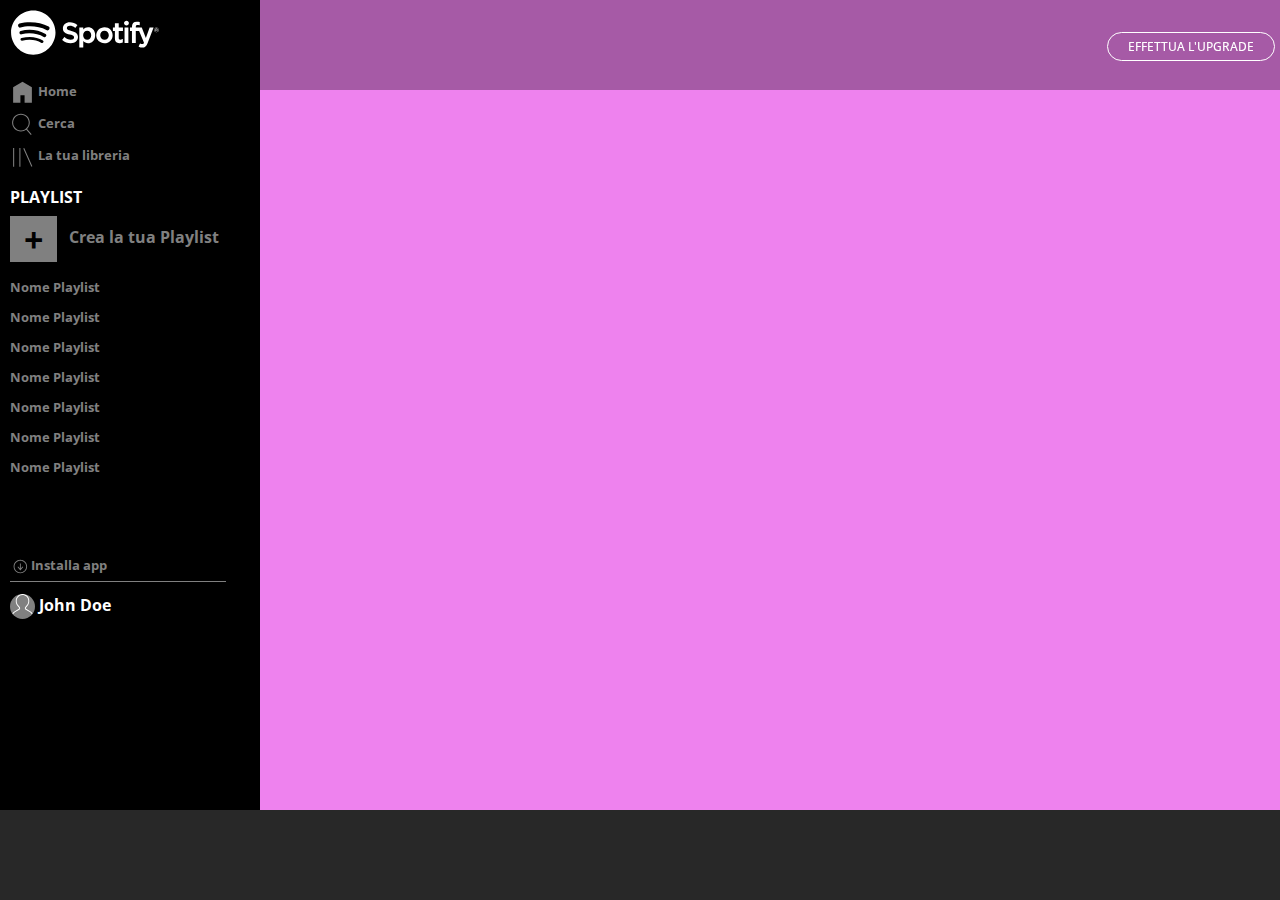
==== index.html @ 16e85e34 "navtop" ====
<!DOCTYPE html>
<html lang="en">
<head>
    <meta charset="UTF-8">
    <meta http-equiv="X-UA-Compatible" content="IE=edge">
    <meta name="viewport" content="width=device-width, initial-scale=1.0">
    <link rel="stylesheet" href="css/style.css">
    <link rel="preconnect" href="https://fonts.googleapis.com">
<link rel="preconnect" href="https://fonts.gstatic.com" crossorigin>
<link href="https://fonts.googleapis.com/css2?family=Open+Sans&family=Rubik+Mono+One&display=swap" rel="stylesheet">
    <title>Spotify</title>
</head>
<body>
   <div class="wrapper">
     <div class="wrapper-content">
       <aside>
          <svg class="logo" xmlns="http://www.w3.org/2000/svg" viewBox="0 0 1134 340" class="spotify-logo--text"><title>Spotify</title><path fill="#ffffff" d="M8 171c0 92 76 168 168 168s168-76 168-168S268 4 176 4 8 79 8 171zm230 78c-39-24-89-30-147-17-14 2-16-18-4-20 64-15 118-8 162 19 11 7 0 24-11 18zm17-45c-45-28-114-36-167-20-17 5-23-21-7-25 61-18 136-9 188 23 14 9 0 31-14 22zM80 133c-17 6-28-23-9-30 59-18 159-15 221 22 17 9 1 37-17 27-54-32-144-35-195-19zm379 91c-17 0-33-6-47-20-1 0-1 1-1 1l-16 19c-1 1-1 2 0 3 18 16 40 24 64 24 34 0 55-19 55-47 0-24-15-37-50-46-29-7-34-12-34-22s10-16 23-16 25 5 39 15c0 0 1 1 2 1s1-1 1-1l14-20c1-1 1-1 0-2-16-13-35-20-56-20-31 0-53 19-53 46 0 29 20 38 52 46 28 6 32 12 32 22 0 11-10 17-25 17zm95-77v-13c0-1-1-2-2-2h-26c-1 0-2 1-2 2v147c0 1 1 2 2 2h26c1 0 2-1 2-2v-46c10 11 21 16 36 16 27 0 54-21 54-61s-27-60-54-60c-15 0-26 5-36 17zm30 78c-18 0-31-15-31-35s13-34 31-34 30 14 30 34-12 35-30 35zm68-34c0 34 27 60 62 60s62-27 62-61-26-60-61-60-63 27-63 61zm30-1c0-20 13-34 32-34s33 15 33 35-13 34-32 34-33-15-33-35zm140-58v-29c0-1 0-2-1-2h-26c-1 0-2 1-2 2v29h-13c-1 0-2 1-2 2v22c0 1 1 2 2 2h13v58c0 23 11 35 34 35 9 0 18-2 25-6 1 0 1-1 1-2v-21c0-1 0-2-1-2h-2c-5 3-11 4-16 4-8 0-12-4-12-12v-54h30c1 0 2-1 2-2v-22c0-1-1-2-2-2h-30zm129-3c0-11 4-15 13-15 5 0 10 0 15 2h1s1-1 1-2V93c0-1 0-2-1-2-5-2-12-3-22-3-24 0-36 14-36 39v5h-13c-1 0-2 1-2 2v22c0 1 1 2 2 2h13v89c0 1 1 2 2 2h26c1 0 1-1 1-2v-89h25l37 89c-4 9-8 11-14 11-5 0-10-1-15-4h-1l-1 1-9 19c0 1 0 3 1 3 9 5 17 7 27 7 19 0 30-9 39-33l45-116v-2c0-1-1-1-2-1h-27c-1 0-1 1-1 2l-28 78-30-78c0-1-1-2-2-2h-44v-3zm-83 3c-1 0-2 1-2 2v113c0 1 1 2 2 2h26c1 0 1-1 1-2V134c0-1 0-2-1-2h-26zm-6-33c0 10 9 19 19 19s18-9 18-19-8-18-18-18-19 8-19 18zm245 69c10 0 19-8 19-18s-9-18-19-18-18 8-18 18 8 18 18 18zm0-34c9 0 17 7 17 16s-8 16-17 16-16-7-16-16 7-16 16-16zm4 18c3-1 5-3 5-6 0-4-4-6-8-6h-8v19h4v-6h4l4 6h5zm-3-9c2 0 4 1 4 3s-2 3-4 3h-4v-6h4z"/></svg>
          <div class="hls">
          <span class="h-l-s" ><svg class="h-l-s-svg" viewBox="0 0 512 512" xmlns="http://www.w3.org/2000/svg"><path d="M448 463.746h-149.333v-149.333h-85.334v149.333h-149.333v-315.428l192-111.746 192 110.984v316.19z" fill="#ffffff"/></svg> Home</span>
          <span class="h-l-s"><svg class="h-l-s-svg" viewBox="0 0 512 512" xmlns="http://www.w3.org/2000/svg"><path d="M349.714 347.937l93.714 109.969-16.254 13.969-93.969-109.969q-48.508 36.825-109.207 36.825-36.826 0-70.476-14.349t-57.905-38.603-38.603-57.905-14.349-70.476 14.349-70.476 38.603-57.905 57.905-38.603 70.476-14.349 70.476 14.349 57.905 38.603 38.603 57.905 14.349 70.476q0 37.841-14.73 71.619t-40.889 58.921zM224 377.397q43.428 0 80.254-21.461t58.286-58.286 21.461-80.254-21.461-80.254-58.286-58.285-80.254-21.46-80.254 21.46-58.285 58.285-21.46 80.254 21.46 80.254 58.285 58.286 80.254 21.461z" fill="#ffffff" fill-rule="evenodd"/></svg> Cerca
          </span>
          <span class="h-l-s"><svg class="h-l-s-svg" viewBox="0 0 512 512" xmlns="http://www.w3.org/2000/svg"><path d="M291.301 81.778l166.349 373.587-19.301 8.635-166.349-373.587zM64 463.746v-384h21.334v384h-21.334zM192 463.746v-384h21.334v384h-21.334z" fill="#ffffff"/></svg> La tua libreria
          </span>
          </div>
          <div class="playlist">
            <h2>playlist</h2>
            <span class="add-playlist">+</span>
            <span class="add-playlist-text"> Crea la tua Playlist</span>
          </div>
          <ul>
            <li>Nome Playlist</li>
            <li>Nome Playlist</li>
            <li>Nome Playlist</li>
            <li>Nome Playlist</li>
            <li>Nome Playlist</li>
            <li>Nome Playlist</li>
            <li>Nome Playlist</li>
          </ul>
          <div class="flex">
           <div class="download">
             <span class="down"><svg viewBox="0 0 20 20" xmlns="http://www.w3.org/2000/svg"><title>Download icon</title><path d="M12 11.657V6h-1v5.65L9.076 9.414l-.758.65 3.183 3.702 3.195-3.7-.758-.653L12 11.657zM11.5 2C7.358 2 4 5.358 4 9.5c0 4.142 3.358 7.5 7.5 7.5 4.142 0 7.5-3.358 7.5-7.5C19 5.358 15.642 2 11.5 2zm0 14C7.916 16 5 13.084 5 9.5S7.916 3 11.5 3 18 5.916 18 9.5 15.084 16 11.5 16z" fill="#ffffff" fill-rule="evenodd"/></svg> Installa app</span>
           </div>
          </div>
          <span class="profile"><svg class="profile-svg" viewBox="0 0 80 90" xmlns="http://www.w3.org/2000/svg"><title>User Icon</title><path d="M67.74 61.78l-14.5-8.334c-.735-.422-1.24-1.145-1.385-1.98-.145-.835.088-1.685.638-2.33l5.912-6.93c3.747-4.378 5.81-9.967 5.81-15.737v-2.256c0-6.668-2.792-13.108-7.658-17.67C51.622 1.92 45.17-.386 38.392.054c-12.677.82-22.607 11.772-22.607 24.934v1.483c0 5.77 2.063 11.36 5.81 15.736l5.912 6.933c.55.644.783 1.493.638 2.33-.143.834-.648 1.556-1.383 1.98l-14.494 8.33C4.7 66.077 0 74.15 0 82.844v6.76h3.333v-6.76c0-7.5 4.055-14.46 10.59-18.174l14.5-8.334c1.597-.918 2.692-2.487 3.007-4.302.315-1.815-.19-3.66-1.387-5.06l-5.913-6.936c-3.23-3.775-5.01-8.594-5.01-13.57v-1.484c0-11.41 8.562-20.9 19.488-21.608 5.85-.377 11.415 1.61 15.67 5.598 4.26 3.992 6.605 9.404 6.605 15.24v2.254c0 4.976-1.778 9.796-5.01 13.57l-5.915 6.935c-1.195 1.4-1.7 3.246-1.386 5.06.313 1.816 1.41 3.385 3.008 4.303l14.507 8.338c6.525 3.71 10.58 10.67 10.58 18.17v6.76H80v-6.76c0-8.695-4.7-16.768-12.26-21.063z" fill="#ffffff" fill-rule="evenodd"/></svg> John Doe</span>
        </aside>
       <main>
           <nav class="top">
              <div id="upgrade"><a  class="btn" href="#">effettua l'upgrade</a></div>
           </nav>
           <div class="main-content">
              
           </div>
       </main> 
      </div>
      <footer>
        <div class="player-bar">

        </div>
      </footer>
   </div>
</body>
</html>
---- css/style.css ----
*{
    margin: 0;
    padding: 0;
    box-sizing: border-box;
}
.wrapper{
    width: 100%;
    height: 100vh;
    font-family: 'Open Sans', sans-serif;
    
}
.wrapper-content{
    width: 100%;
    height: calc(100% - 90px);
    background-color: blue;
    display: flex;
}
aside{
    width: 260px;
    background-color: black;
    padding: 10px;
    height: 100%;
    
}
.logo{
    width: 150px;
}
.hls{
    padding-top: 20px;
}

.h-l-s{
    display: block;
    color: gray;
    font-size: 13px;
    margin-left: -9px;
    padding-left: 9px;
    margin-bottom: 7px;
    font-weight: bold;
}
.h-l-s-svg{
    width: 25px;
    vertical-align: middle;
    opacity: 0.5;
}
aside h2{
    font-size: 16px;
    color: white;
    text-transform: uppercase;
    padding-top: 10px;
    padding-bottom: 8px;
}
.add-playlist{
    padding: 0px 14px;
    font-size: 34px;
    background-color: gray;
    font-weight: bold;
    vertical-align: middle;
}
.add-playlist-text{
    padding-left: 8px;
    color: gray;
    font-weight: bold;
}
aside ul{
    padding-top: 10px;
    color: gray;
    line-height: 30px;
    font-size: 13px;
    font-weight: bold;
    list-style-type: none;
}
.flex{
    display: flex;
    height: 100px;
    
}
.download{
    width: 90%;
    border-bottom: 1px solid gray;
    padding-bottom: 5px;
    display: flex;
    align-items: flex-end;
}
.down{
    font-size: 13px;
    font-weight: bold;
    color: gray;    
}
.down svg{
    width: 18px;
    vertical-align: middle;
    opacity: 0.5;
}
.profile{
   color: rgb(255, 255, 255);
   font-weight: bold;
   display: inline-block;
   margin-top: 12px;
}
.profile-svg{
    width: 25px;
    height: 25px;
    background-color: gray;
    border-radius: 50%;
    vertical-align: middle;
}

main{
    width: calc(100% - 260px);
    height: 100%;
    background-color: violet;
}
nav.top{
    position: fixed;
    top: 0;
    left: 260px;
    z-index: 1000;
    background-color: rgb(0, 0, 0, 0.3);
    display: flex;
    height: 90px;
    align-items: center;
    right: 0;
    justify-content: flex-end;
    padding-right: 5px;
}

.btn{
    font-size: 12px;
    font-weight: 500;
    color: white;
    text-transform: uppercase;
    text-decoration: none;
    border: 1px solid white;
    padding: 5px 20px;
    text-align: center;
    border-radius: 25px;
}
.main-content{
    width: 100%;
    height: 100%;
    padding-top: 90px;
    overflow-y: auto;
}
footer{
    height: 90px;
    width: 100%;
    background-color: #282828;
    position: fixed;
    bottom: 0;
    left: 0;
}
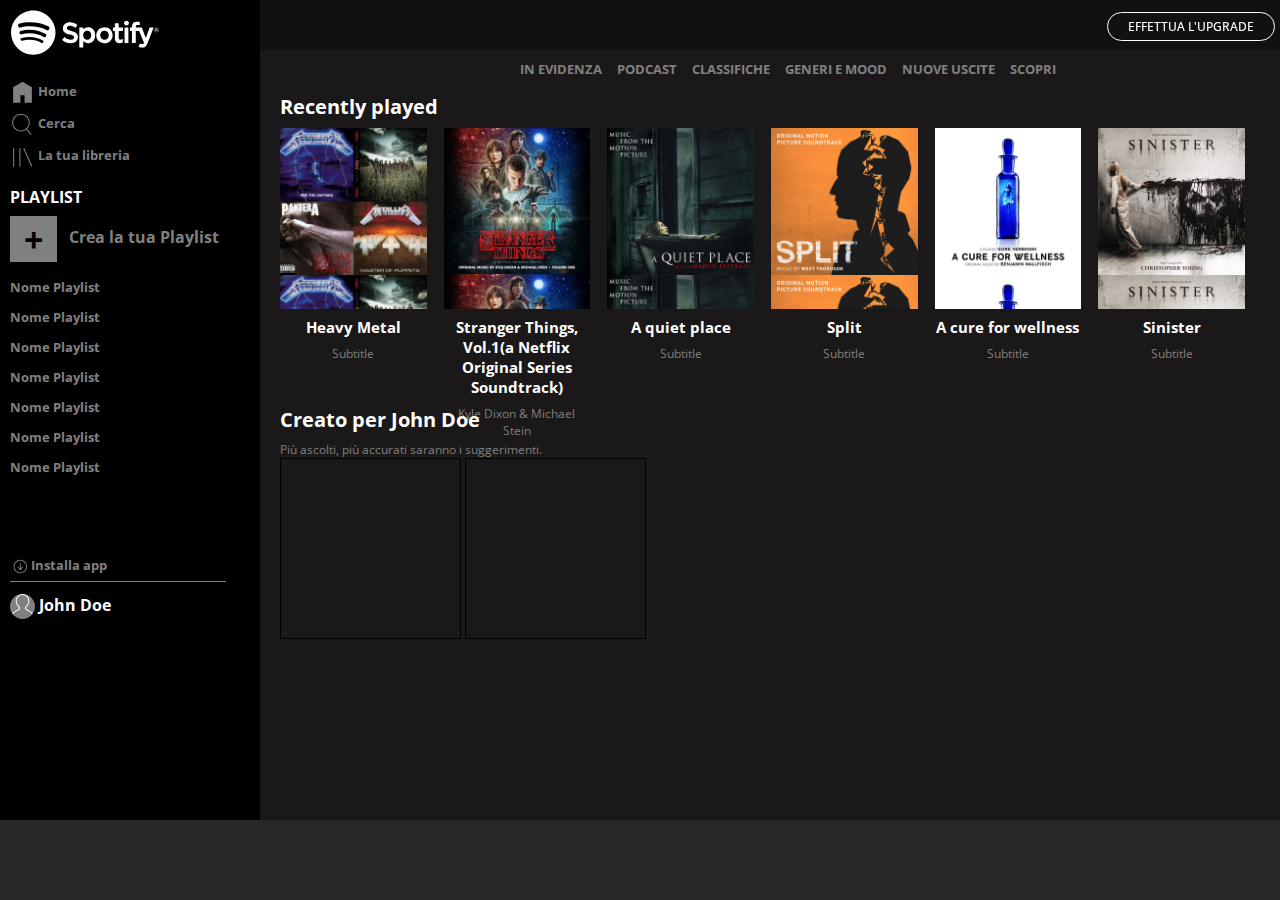
==== commit 454d5084: "main" ====
--- a/index.html
+++ b/index.html
@@ -48,7 +48,62 @@
               <div id="upgrade"><a  class="btn" href="#">effettua l'upgrade</a></div>
            </nav>
            <div class="main-content">
-              
+              <ul>
+                <li>in evidenza</li>
+                <li>podcast</li>
+                <li>classifiche</li>
+                <li>generi e mood             <li>nuove uscite</li>
+                <li>scopri</li>
+              </ul>
+              <h1>Recently played</h1>
+              <div class="row">
+                <div class="card">
+                   <div class="song-img1"></div>
+                   <div class="song-name">
+                     <h3>Heavy Metal</h3>
+                     <p>Subtitle</p>
+                   </div>
+                </div>
+                <div class="card">
+                  <div class="song-img2"></div>
+                  <div class="song-name">
+                    <h3>Stranger Things, Vol.1(a Netflix Original Series Soundtrack)</h3>
+                    <p>Kyle Dixon & Michael Stein</p>
+                  </div>
+                </div>
+                <div class="card">
+                  <div class="song-img3"></div>
+                  <div class="song-name">
+                    <h3>A quiet place</h3>
+                    <p>Subtitle</p>
+                  </div>
+                </div>
+                <div class="card">
+                  <div class="song-img4"></div>
+                  <div class="song-name">
+                    <h3>Split</h3>
+                    <p>Subtitle</p>
+                  </div>
+                </div>
+                <div class="card">
+                  <div class="song-img5"></div>
+                  <div class="song-name">
+                    <h3>A cure for wellness</h3>
+                    <p>Subtitle</p>
+                  </div>
+                </div>
+                <div class="card">
+                  <div class="song-img6"></div>
+                  <div class="song-name">
+                    <h3>Sinister</h3>
+                    <p>Subtitle</p>
+                  </div>
+                </div>
+              </div>
+              <h1>Creato per John Doe</h1>
+              <p>Più ascolti, più accurati saranno i suggerimenti.</p>
+              <div class="radar"></div>
+              <div class="mix"></div>
            </div>
        </main> 
       </div>
--- a/css/style.css
+++ b/css/style.css
@@ -11,8 +11,7 @@
 }
 .wrapper-content{
     width: 100%;
-    height: calc(100% - 90px);
-    background-color: blue;
+    height: calc(100% - 80px);
     display: flex;
 }
 aside{
@@ -109,7 +108,7 @@
 main{
     width: calc(100% - 260px);
     height: 100%;
-    background-color: violet;
+   
 }
 nav.top{
     position: fixed;
@@ -118,7 +117,7 @@
     z-index: 1000;
     background-color: rgb(0, 0, 0, 0.3);
     display: flex;
-    height: 90px;
+    height: 50px;
     align-items: center;
     right: 0;
     justify-content: flex-end;
@@ -139,14 +138,106 @@
 .main-content{
     width: 100%;
     height: 100%;
-    padding-top: 90px;
+    padding-top: 50px;
     overflow-y: auto;
+    padding-left: 20px;
+    background-color: rgb(26, 24, 24);
+}
+.main-content ul{
+    list-style: none;
+    padding: 10px;
+    display: flex;
+    justify-content: center;
+}
+.main-content ul li{
+    padding-left: 15px;
+    text-transform: uppercase;
+    font-size: 13px;
+    font-weight: bold;
+    color: gray;
+}
+.main-content h1{
+    font-size: 20px;
+    font-weight: bold;
+    color: white;
+    padding-top: 5px;
+}
+.main-content .row{
+    padding-top: 8px;
+    width: 100%;
+    height: 281px;
+    display: flex;
+    
+}
+.card{
+    width: calc((100% / 6) - 20px);
+    margin-right: 17px;
+    
+}
+.song-img1{
+    background-image: url(/img/metal_lifting.jpg);
+    height: 181px;
+    background-size: contain;
+}
+.song-img2{
+    background-image: url(/img/stranger.jpeg);
+    height: 181px;
+    background-size: contain;
+}
+.song-img3{
+    background-image: url(/img/aquietplace.jpeg);
+    height: 181px;
+    background-size: contain;
+}
+.song-img4{
+    background-image: url(/img/split.jpeg);
+    height: 181px;
+    background-size: contain;
+}
+.song-img5{
+    background-image: url(/img/cure.jpeg);
+    height: 181px;
+    background-size: contain;
+}
+.song-img6{
+    background-image: url(/img/sinister.jpeg);
+    height: 181px;
+    background-size: contain;
+}
+.song-name h3{
+    color: white;
+    font-size: 15px;
+    padding-top: 8px;
+    text-align: center;
+}
+.song-name p{
+    color: gray;
+    font-size: 13px;
+    padding-top: 5px;
+    text-align: center;
+}
+.main-content p{
+    color: gray;
+    font-size: 12px;
+    padding-top: 8px;     
+}
+.radar{
+    display: inline-block;
+    width: 181px;
+    height: 181px;
+    border: 1px solid black;
+}
+.mix{
+    display: inline-block;
+    width: 181px;
+    height: 181px;
+    border: 1px solid black;
 }
 footer{
-    height: 90px;
+    height: 80px;
     width: 100%;
     background-color: #282828;
     position: fixed;
     bottom: 0;
     left: 0;
-}+}
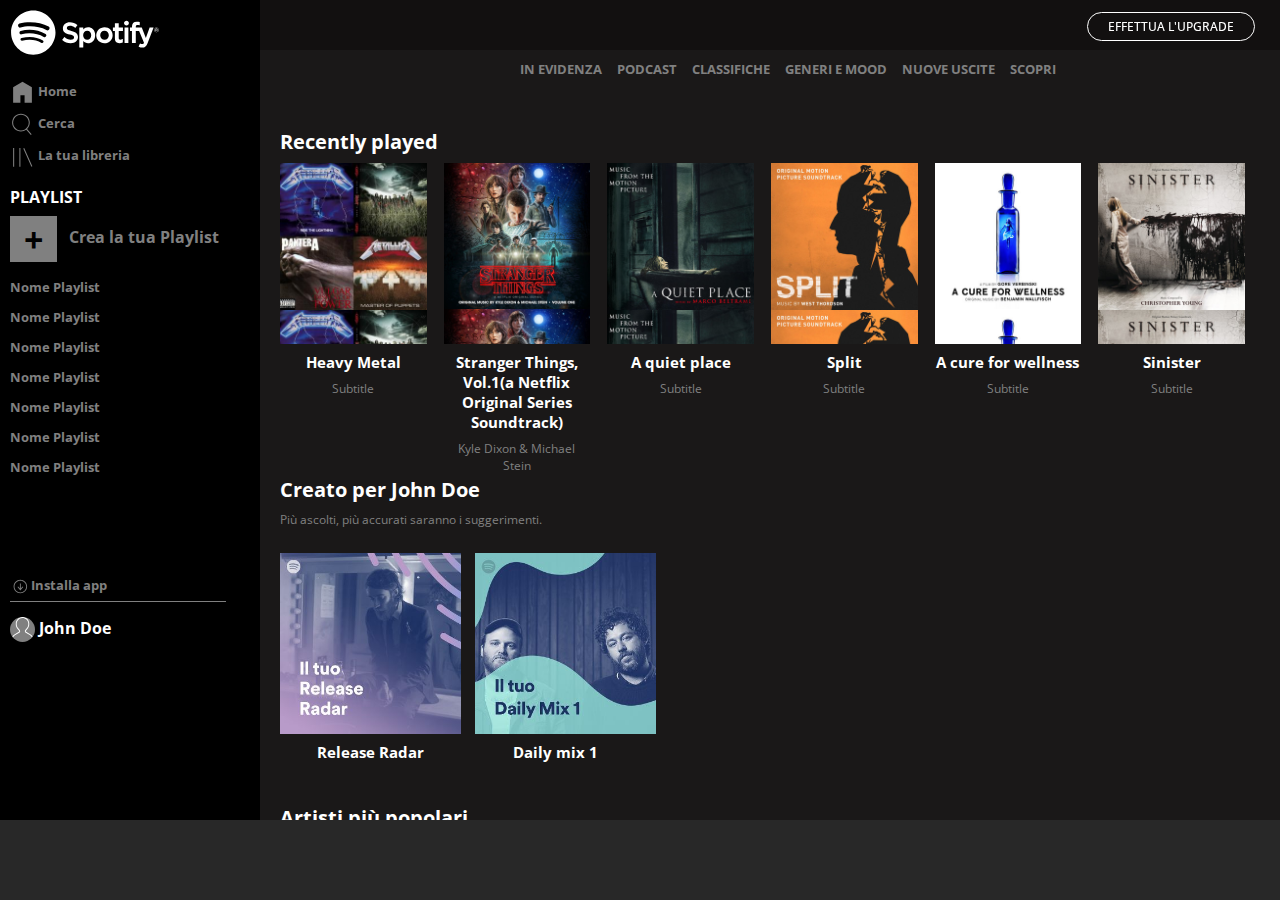
==== commit 23d1b7da: "main" ====
--- a/index.html
+++ b/index.html
@@ -102,8 +102,24 @@
               </div>
               <h1>Creato per John Doe</h1>
               <p>Più ascolti, più accurati saranno i suggerimenti.</p>
-              <div class="radar"></div>
-              <div class="mix"></div>
+              <div class="radar">
+                <div class="radar-img"></div>
+                <h3>Release Radar</h3>
+              </div>
+              <div class="mix">
+                <div class="mix-img"></div>
+                <h3>Daily mix 1</h3>
+              </div>
+              <h1>Artisti più popolari</h1>
+              <p>Più ascolti, più accurati saranno i suggerimenti.</p>
+              <div class="lana">
+                <div class="lana-img"></div>
+                <h3>Lana del Rey</h3>
+              </div>
+              <div class="einaudi">
+                <div class="einaudi-img"></div>
+                <h3>Ludovico Einaudi</h3>
+              </div>
            </div>
        </main> 
       </div>
--- a/css/style.css
+++ b/css/style.css
@@ -71,7 +71,7 @@
 }
 .flex{
     display: flex;
-    height: 100px;
+    height: 120px;
     
 }
 .download{
@@ -95,7 +95,7 @@
    color: rgb(255, 255, 255);
    font-weight: bold;
    display: inline-block;
-   margin-top: 12px;
+   margin-top: 15px;
 }
 .profile-svg{
     width: 25px;
@@ -121,7 +121,7 @@
     align-items: center;
     right: 0;
     justify-content: flex-end;
-    padding-right: 5px;
+    padding-right: 25px;
 }
 
 .btn{
@@ -160,7 +160,7 @@
     font-size: 20px;
     font-weight: bold;
     color: white;
-    padding-top: 5px;
+    padding-top: 40px;
 }
 .main-content .row{
     padding-top: 8px;
@@ -224,14 +224,80 @@
 .radar{
     display: inline-block;
     width: 181px;
-    height: 181px;
-    border: 1px solid black;
+    height: 211px;
+}
+.radar-img{
+    width: 181px;
+    height: 181px;
+    background-image: url(/img/radar.jpeg);
+    background-size: contain;
 }
 .mix{
+    padding-top: 25px;
     display: inline-block;
     width: 181px;
-    height: 181px;
-    border: 1px solid black;
+    height: 211px;
+}
+
+.mix-img{
+    margin-left: 10px;
+    width: 181px;
+    height: 181px;
+    background-image: url(/img/mixdaily.jpeg);
+    background-size: contain;
+}
+
+.radar h3{
+    color: white;
+    font-size: 15px;
+    padding-top: 8px;
+    text-align: center;
+}
+.mix h3{
+    color: white;
+    font-size: 15px;
+    padding-top: 8px;
+    text-align: center;
+}
+.lana{
+    display: inline-block;
+    width: 181px;
+    height: 211px;
+}
+.lana-img{
+    width: 181px;
+    height: 181px;
+    background-image: url(/img/youg.jpeg);
+    background-size: contain;
+    border-radius: 50%;
+}
+.einaudi{
+    padding-top: 25px;
+    display: inline-block;
+    width: 181px;
+    height: 211px;
+}
+
+.einaudi-img{
+    margin-left: 10px;
+    width: 181px;
+    height: 181px;
+    background-image: url(/img/einaudi.jpeg);
+    background-size: contain;
+    border-radius: 50%;
+}
+
+.lana h3{
+    color: white;
+    font-size: 15px;
+    padding-top: 8px;
+    text-align: center;
+}
+.einaudi h3{
+    color: white;
+    font-size: 15px;
+    padding-top: 8px;
+    text-align: center;
 }
 footer{
     height: 80px;
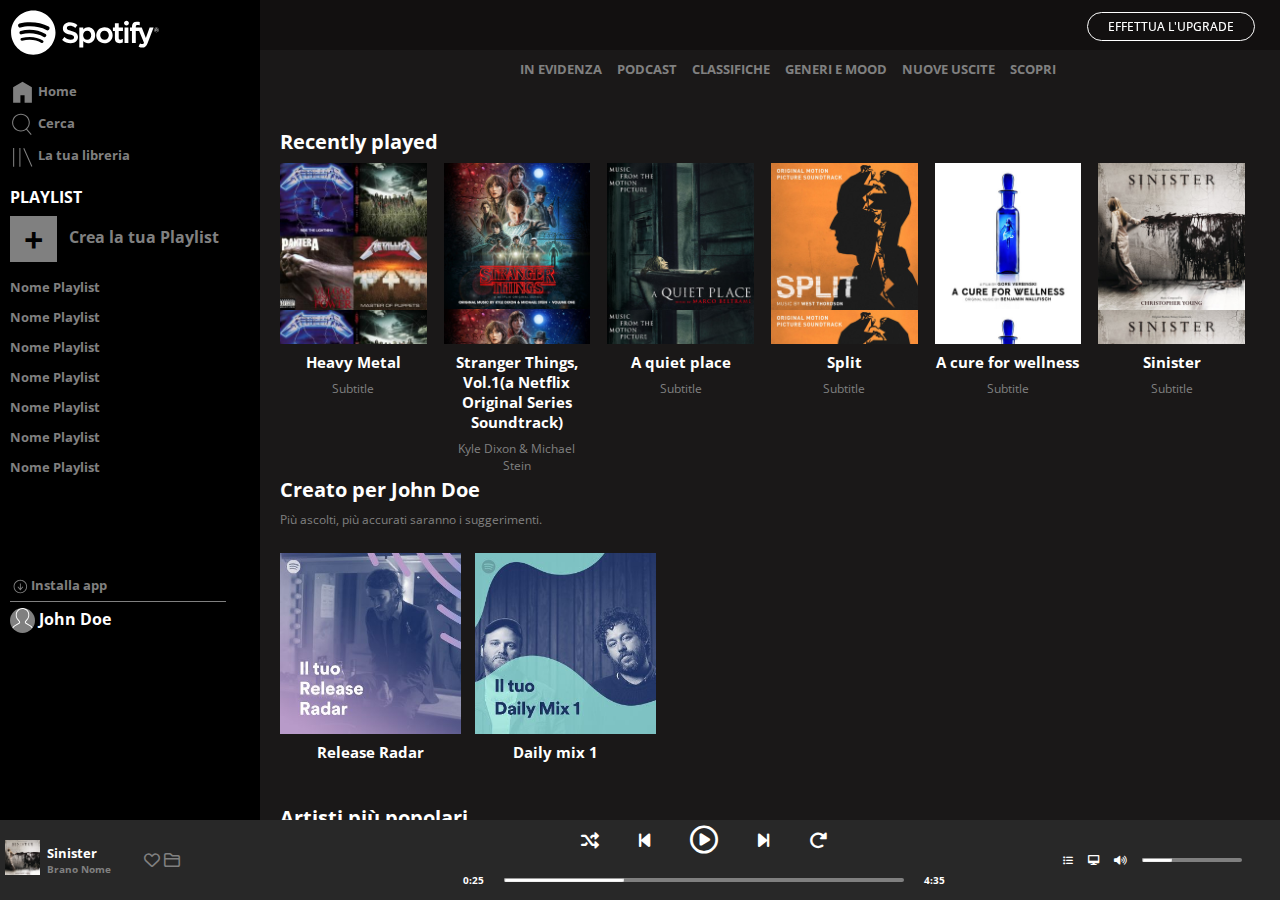
==== commit 623742ab: "footer" ====
--- a/index.html
+++ b/index.html
@@ -6,8 +6,9 @@
     <meta name="viewport" content="width=device-width, initial-scale=1.0">
     <link rel="stylesheet" href="css/style.css">
     <link rel="preconnect" href="https://fonts.googleapis.com">
-<link rel="preconnect" href="https://fonts.gstatic.com" crossorigin>
-<link href="https://fonts.googleapis.com/css2?family=Open+Sans&family=Rubik+Mono+One&display=swap" rel="stylesheet">
+    <link rel="preconnect" href="https://fonts.gstatic.com" crossorigin>
+    <link href="https://fonts.googleapis.com/css2?family=Open+Sans&family=Rubik+Mono+One&display=swap" rel="stylesheet">
+    <link rel="stylesheet" href="https://cdnjs.cloudflare.com/ajax/libs/font-awesome/6.0.0/css/all.min.css"/>
     <title>Spotify</title>
 </head>
 <body>
@@ -125,7 +126,47 @@
       </div>
       <footer>
         <div class="player-bar">
-
+            <div class="player-left">
+               <div class="player-left-img">
+                 <img src="/img/sinister.jpeg" alt="sinister">
+               </div>
+               <div class="player-left-text">
+                 <h3>Sinister</h3>
+                 <p>Brano Nome</p>
+               </div>
+               <div class="font-left">
+                <i class="fa-regular fa-heart"></i>
+                <i class="fa-regular fa-folder"></i>
+               </div>  
+            </div>
+            <div class="player-center">
+              <div class="font-center">
+                <i class="fa-solid fa-shuffle"></i>
+                <i class="fa-solid fa-backward-step"></i>
+                <i class="fa-regular fa-circle-play"></i>
+                <i class="fa-solid fa-forward-step"></i>
+                <i class="fa-solid fa-rotate-right"></i>
+              </div>
+              <div class="audio">
+                <p>0:25</p>
+                <div class="audio-bar">
+                  <hr>
+                  <div class="circle"></div>
+                </div>
+                <p>4:35</p>
+              </div>
+            </div>
+            <div class="player-right">
+              <div class="font-right">
+                <i class="fa-solid fa-list"></i>
+                <i class="fa-solid fa-desktop"></i>
+                <i class="fa-solid fa-volume-high"></i>
+                <div class="audio-bar-right">
+                  <hr>
+                  <div class="circle-right"></div>
+                </div>
+              </div>
+            </div>
         </div>
       </footer>
    </div>
--- a/css/style.css
+++ b/css/style.css
@@ -95,7 +95,7 @@
    color: rgb(255, 255, 255);
    font-weight: bold;
    display: inline-block;
-   margin-top: 15px;
+   margin-top: 6px;
 }
 .profile-svg{
     width: 25px;
@@ -307,3 +307,140 @@
     bottom: 0;
     left: 0;
 }
+.player-bar{
+    height: 100%;
+    width: 100%;
+    display: flex;
+    justify-content: space-between;
+    
+    color: white;
+}
+.player-left{
+    width: 30%;
+    height: 100%;
+    display: flex;
+    align-items: center;
+}
+.player-left-img{
+    display: inline-block;
+    height: 40px;
+    width: 40px;
+    padding-left: 5px;
+}
+.player-left-img img{
+    width: 100%;
+}
+.player-left-text{
+    display: inline-block;
+    padding-left: 7px;
+}
+.player-left-text h3{
+    color: white;
+    font-size: 13px;
+}
+.player-left-text p{
+    color: gray;
+    font-size: 10px;
+    font-weight: bold;
+}
+.font-left{
+    color: gray;
+    display: inline-block;
+    padding-left: 33px;
+}
+.player-center{
+    width: 50%;
+
+}
+.font-center{
+    display: flex;
+    justify-content: center;
+    align-items: center;
+    width: 100%;
+    height: 50%;
+    gap: 40px;
+    font-size: 18px;
+}
+.font-center .fa-circle-play{
+    font-size: 28px;
+}
+
+.audio{
+    display: flex;
+    justify-content: center;
+    align-items: center;
+    width: 100%;
+    height: 50%;
+    gap: 20px;
+}
+.audio p{
+    font-size: 10px;
+    font-weight: bold;
+}
+.audio-bar{
+    width: 400px;
+    height: 4px;
+    background-color: gray;
+    border-radius: 2px;
+    position: relative;
+}
+.audio-bar hr{
+    width: 30%;
+    height: 4px;
+    background-color: white;
+    border-radius: 2px;
+}
+.audio-bar .circle{
+    width: 12px;
+    height: 12px;
+    border-radius: 50%;
+    background-color: white;
+    position: absolute;
+    top: -4px;
+    left: 110px;
+    opacity: 0;
+    cursor: pointer;
+}
+.audio-bar .circle:hover{
+   opacity: 1;
+}
+.player-right{
+    width: 20%;
+}
+.font-right{
+    display: flex;
+    justify-content: center;
+    align-items: center;
+    width: 100%;
+    height: 100%;
+    gap: 15px;
+    font-size: 10px;
+}
+.audio-bar-right{
+    width: 100px;
+    height: 4px;
+    background-color: gray;
+    border-radius: 2px;
+    position: relative;
+}
+.audio-bar-right hr{
+    width: 30%;
+    height: 4px;
+    background-color: white;
+    border-radius: 2px;
+}
+.audio-bar-right .circle-right{
+    width: 8px;
+    height: 8px;
+    border-radius: 50%;
+    background-color: white;
+    position: absolute;
+    top: -2px;
+    left: 25px;
+    opacity: 0;
+    cursor: pointer;
+}
+.audio-bar-right .circle-right:hover{
+   opacity: 1;
+}
+
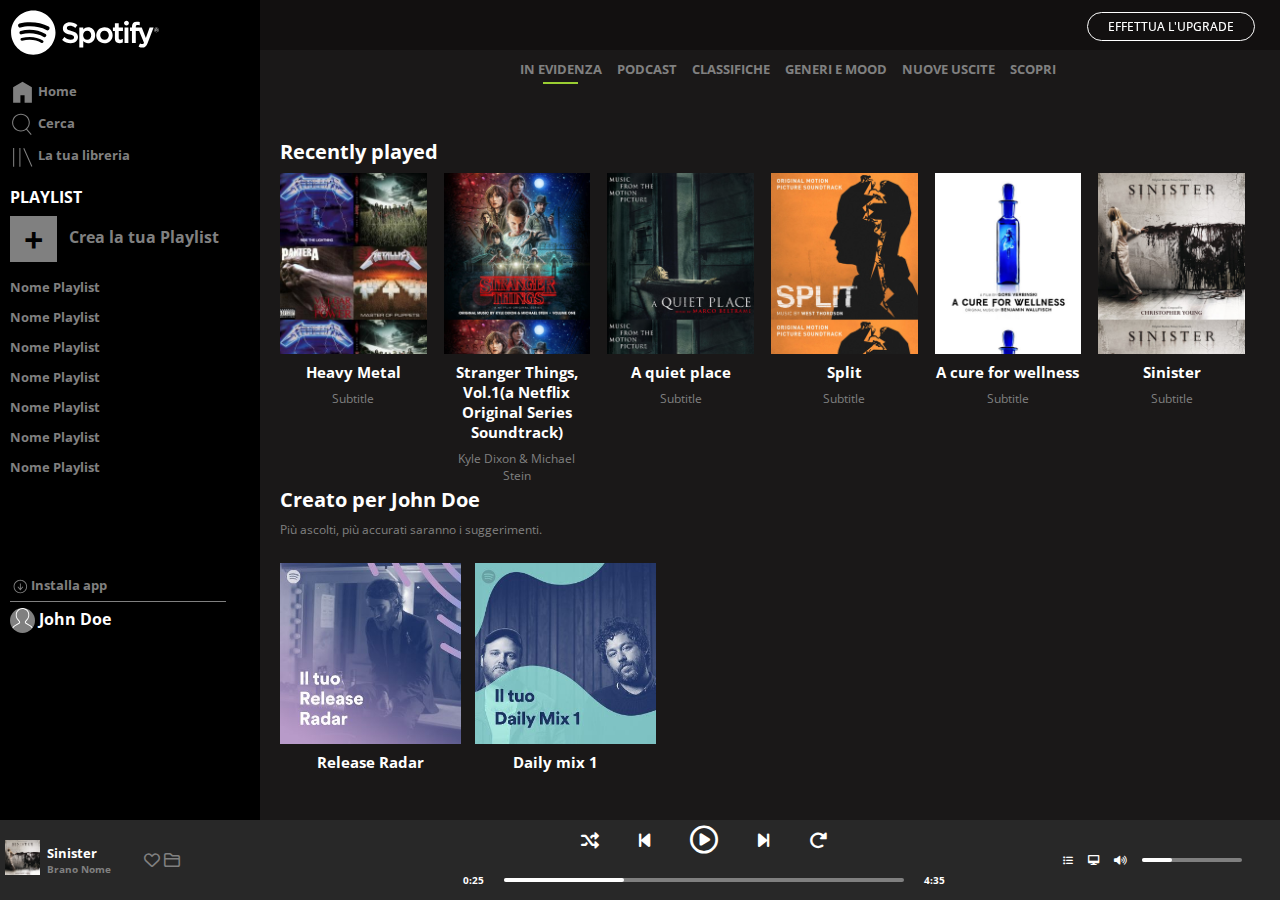
==== commit c064226b: "hov" ====
--- a/index.html
+++ b/index.html
@@ -60,6 +60,7 @@
               <div class="row">
                 <div class="card">
                    <div class="song-img1"></div>
+                   <div class="song-overlay"><i class="fa-regular fa-circle-play"></i></div>
                    <div class="song-name">
                      <h3>Heavy Metal</h3>
                      <p>Subtitle</p>
@@ -67,6 +68,7 @@
                 </div>
                 <div class="card">
                   <div class="song-img2"></div>
+                  <div class="song-overlay"><i class="fa-regular fa-circle-play"></i></div>
                   <div class="song-name">
                     <h3>Stranger Things, Vol.1(a Netflix Original Series Soundtrack)</h3>
                     <p>Kyle Dixon & Michael Stein</p>
@@ -74,6 +76,7 @@
                 </div>
                 <div class="card">
                   <div class="song-img3"></div>
+                  <div class="song-overlay"><i class="fa-regular fa-circle-play"></i></div>
                   <div class="song-name">
                     <h3>A quiet place</h3>
                     <p>Subtitle</p>
@@ -81,6 +84,7 @@
                 </div>
                 <div class="card">
                   <div class="song-img4"></div>
+                  <div class="song-overlay"><i class="fa-regular fa-circle-play"></i></div>
                   <div class="song-name">
                     <h3>Split</h3>
                     <p>Subtitle</p>
@@ -88,6 +92,7 @@
                 </div>
                 <div class="card">
                   <div class="song-img5"></div>
+                  <div class="song-overlay"><i class="fa-regular fa-circle-play"></i></div>
                   <div class="song-name">
                     <h3>A cure for wellness</h3>
                     <p>Subtitle</p>
@@ -95,6 +100,7 @@
                 </div>
                 <div class="card">
                   <div class="song-img6"></div>
+                  <div class="song-overlay"><i class="fa-regular fa-circle-play"></i></div>
                   <div class="song-name">
                     <h3>Sinister</h3>
                     <p>Subtitle</p>
@@ -150,8 +156,9 @@
               <div class="audio">
                 <p>0:25</p>
                 <div class="audio-bar">
-                  <hr>
-                  <div class="circle"></div>
+                  <div class="hrr">
+                    <div class="circle"></div>
+                  </div>
                 </div>
                 <p>4:35</p>
               </div>
@@ -162,8 +169,9 @@
                 <i class="fa-solid fa-desktop"></i>
                 <i class="fa-solid fa-volume-high"></i>
                 <div class="audio-bar-right">
-                  <hr>
-                  <div class="circle-right"></div>
+                  <div class="hrr">
+                    <div class="circle-right"></div>
+                  </div>
                 </div>
               </div>
             </div>
--- a/css/style.css
+++ b/css/style.css
@@ -37,11 +37,18 @@
     margin-bottom: 7px;
     font-weight: bold;
 }
+.h-l-s:hover{
+    color: white;
+    border-left: 2px solid yellowgreen;
+}  
 .h-l-s-svg{
     width: 25px;
     vertical-align: middle;
     opacity: 0.5;
 }
+.h-l-s-svg:hover{
+    opacity: 2.5;
+}
 aside h2{
     font-size: 16px;
     color: white;
@@ -61,6 +68,9 @@
     color: gray;
     font-weight: bold;
 }
+.playlist span:hover{
+    color: white;
+}
 aside ul{
     padding-top: 10px;
     color: gray;
@@ -68,6 +78,10 @@
     font-size: 13px;
     font-weight: bold;
     list-style-type: none;
+}
+aside ul li:hover{
+    color: white;
+
 }
 .flex{
     display: flex;
@@ -90,6 +104,12 @@
     width: 18px;
     vertical-align: middle;
     opacity: 0.5;
+}
+.down:hover{
+    color: white;
+}
+.down, svg:hover{
+    opacity: 2.5;
 }
 .profile{
    color: rgb(255, 255, 255);
@@ -134,6 +154,10 @@
     padding: 5px 20px;
     text-align: center;
     border-radius: 25px;
+    transition: all 1s ease;
+}
+.btn:hover{
+    font-size: 13.5px;
 }
 .main-content{
     width: 100%;
@@ -150,11 +174,21 @@
     justify-content: center;
 }
 .main-content ul li{
-    padding-left: 15px;
+    margin-left: 15px;
     text-transform: uppercase;
     font-size: 13px;
     font-weight: bold;
     color: gray;
+}
+.main-content ul li:hover{
+    color: white;
+}
+.main-content ul li:first-of-type::after{
+    content: "";
+    display: block;
+    width:35px;
+    margin:4px auto;
+    border-bottom:2px solid yellowgreen;
 }
 .main-content h1{
     font-size: 20px;
@@ -172,38 +206,59 @@
 .card{
     width: calc((100% / 6) - 20px);
     margin-right: 17px;
-    
+    position: relative;
 }
 .song-img1{
     background-image: url(/img/metal_lifting.jpg);
     height: 181px;
-    background-size: contain;
+    background-size: 100%;
 }
 .song-img2{
     background-image: url(/img/stranger.jpeg);
     height: 181px;
-    background-size: contain;
+    background-size: 100%;
 }
 .song-img3{
     background-image: url(/img/aquietplace.jpeg);
     height: 181px;
-    background-size: contain;
+    background-size: 100%;
 }
 .song-img4{
     background-image: url(/img/split.jpeg);
     height: 181px;
-    background-size: contain;
+    background-size: 100%;
 }
 .song-img5{
     background-image: url(/img/cure.jpeg);
     height: 181px;
-    background-size: contain;
+    background-size: 100%;
 }
 .song-img6{
     background-image: url(/img/sinister.jpeg);
     height: 181px;
-    background-size: contain;
-}
+    background-size: 100%;
+}
+.song-overlay{
+    width: 100%;
+    height: 181px;
+    position: absolute;
+    top: 0;
+    left: 0;
+    background-color: rgb(0, 0, 0, 0.7);
+    display: flex;
+    align-items: center;
+    justify-content: center;
+    opacity: 0;
+    cursor: pointer;
+}
+.song-overlay:hover{
+    opacity: 1;
+}
+.song-overlay i{
+    font-size: 50px;
+    color: white;
+}
+
 .song-name h3{
     color: white;
     font-size: 15px;
@@ -343,10 +398,20 @@
     font-size: 10px;
     font-weight: bold;
 }
+.player-left-text p:hover{
+    color: white;
+    text-decoration: underline;
+}
 .font-left{
     color: gray;
     display: inline-block;
     padding-left: 33px;
+}
+.font-left .fa-heart:hover{
+    color: white;
+}
+.font-left .fa-folder:hover{
+    color: white;
 }
 .player-center{
     width: 50%;
@@ -363,8 +428,12 @@
 }
 .font-center .fa-circle-play{
     font-size: 28px;
-}
-
+    cursor: pointer;
+    transition: 0.3s ease;
+}
+.font-center .fa-circle-play:hover{
+    font-size: 30px;
+}
 .audio{
     display: flex;
     justify-content: center;
@@ -384,13 +453,14 @@
     border-radius: 2px;
     position: relative;
 }
-.audio-bar hr{
+.audio-bar .hrr{
     width: 30%;
     height: 4px;
     background-color: white;
     border-radius: 2px;
-}
-.audio-bar .circle{
+    position:relative;
+}
+.audio-bar .hrr .circle{
     width: 12px;
     height: 12px;
     border-radius: 50%;
@@ -400,8 +470,12 @@
     left: 110px;
     opacity: 0;
     cursor: pointer;
-}
-.audio-bar .circle:hover{
+    padding-left: 10px;
+}
+.audio-bar .hrr:hover{
+    background-color: yellowgreen;
+}
+.audio-bar .hrr .circle:hover{
    opacity: 1;
 }
 .player-right{
@@ -423,13 +497,13 @@
     border-radius: 2px;
     position: relative;
 }
-.audio-bar-right hr{
+.audio-bar-right .hrr{
     width: 30%;
     height: 4px;
     background-color: white;
     border-radius: 2px;
 }
-.audio-bar-right .circle-right{
+.audio-bar-right .hrr .circle-right{
     width: 8px;
     height: 8px;
     border-radius: 50%;
@@ -440,7 +514,10 @@
     opacity: 0;
     cursor: pointer;
 }
-.audio-bar-right .circle-right:hover{
+.audio-bar-right .hrr:hover{
+    background-color: yellowgreen;
+}
+.audio-bar-right .hrr .circle-right:hover{
    opacity: 1;
 }
 
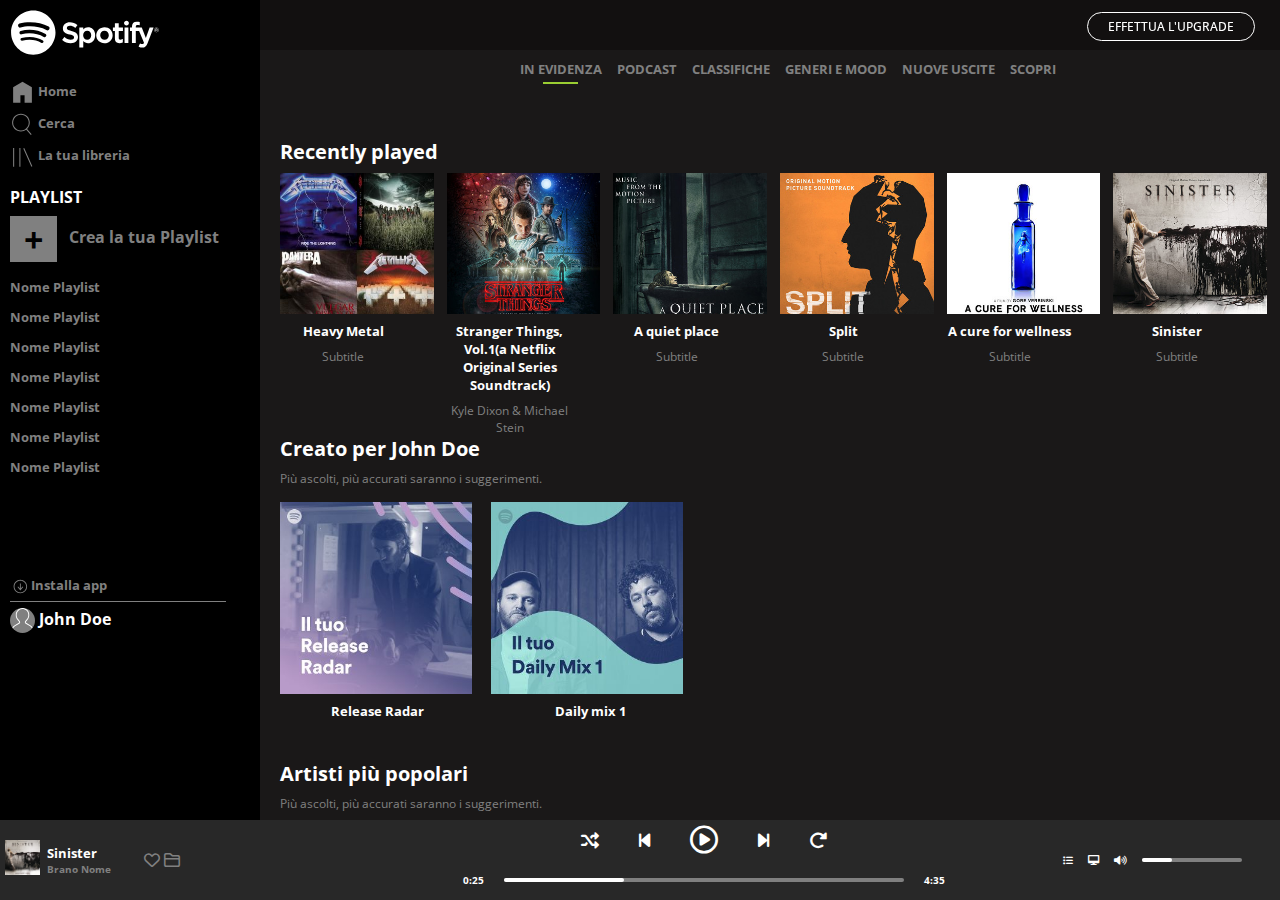
==== commit 257d6c32: "m" ====
--- a/index.html
+++ b/index.html
@@ -109,23 +109,23 @@
               </div>
               <h1>Creato per John Doe</h1>
               <p>Più ascolti, più accurati saranno i suggerimenti.</p>
-              <div class="radar">
-                <div class="radar-img"></div>
-                <h3>Release Radar</h3>
-              </div>
-              <div class="mix">
-                <div class="mix-img"></div>
-                <h3>Daily mix 1</h3>
-              </div>
+              <div class="ramix">
+                 <div class="radar-img">
+                   <h3>Release Radar</h3>
+                 </div>
+                 <div class="mix-img">
+                   <h3>Daily mix 1</h3>
+                 </div>  
+              </div> 
               <h1>Artisti più popolari</h1>
               <p>Più ascolti, più accurati saranno i suggerimenti.</p>
-              <div class="lana">
-                <div class="lana-img"></div>
-                <h3>Lana del Rey</h3>
-              </div>
-              <div class="einaudi">
-                <div class="einaudi-img"></div>
-                <h3>Ludovico Einaudi</h3>
+              <div class="laei">
+                 <div class="lana-img">
+                   <h3>Lana del Rey</h3>
+                 </div>
+                 <div class="einaudi-img">
+                  <h3>Ludovico Einaudi</h3>
+                 </div> 
               </div>
            </div>
        </main> 
--- a/css/style.css
+++ b/css/style.css
@@ -199,48 +199,55 @@
 .main-content .row{
     padding-top: 8px;
     width: 100%;
-    height: 281px;
-    display: flex;
-    
+    height: 18vw;
+    display: flex;
+    gap: 20px;
 }
 .card{
     width: calc((100% / 6) - 20px);
-    margin-right: 17px;
     position: relative;
+    padding-right: 20px;
 }
 .song-img1{
     background-image: url(/img/metal_lifting.jpg);
-    height: 181px;
+    height: 11vw;
+    width: 12vw;
     background-size: 100%;
 }
 .song-img2{
     background-image: url(/img/stranger.jpeg);
-    height: 181px;
+    height: 11vw;
+    width: 12vw;
     background-size: 100%;
 }
 .song-img3{
     background-image: url(/img/aquietplace.jpeg);
-    height: 181px;
+    width: 12vw;
+    height: 11vw;
     background-size: 100%;
 }
 .song-img4{
     background-image: url(/img/split.jpeg);
-    height: 181px;
+    height: 11vw;
+    width: 12vw;
     background-size: 100%;
 }
 .song-img5{
     background-image: url(/img/cure.jpeg);
-    height: 181px;
+    height: 11vw;
+    width: 12vw;
     background-size: 100%;
 }
 .song-img6{
     background-image: url(/img/sinister.jpeg);
-    height: 181px;
+    height: 11vw;
+    width: 12vw;
     background-size: 100%;
 }
 .song-overlay{
     width: 100%;
-    height: 181px;
+    height: 11vw;
+    width: 12vw;
     position: absolute;
     top: 0;
     left: 0;
@@ -261,13 +268,13 @@
 
 .song-name h3{
     color: white;
-    font-size: 15px;
+    font-size: 1vw;
     padding-top: 8px;
     text-align: center;
 }
 .song-name p{
     color: gray;
-    font-size: 13px;
+    font-size: 1vw;
     padding-top: 5px;
     text-align: center;
 }
@@ -276,84 +283,97 @@
     font-size: 12px;
     padding-top: 8px;     
 }
-.radar{
-    display: inline-block;
-    width: 181px;
-    height: 211px;
-}
+.ramix{
+   margin-top: 15px;
+   height: 17vw;
+   display: inline-block;
+   position: relative;
+}
+
 .radar-img{
-    width: 181px;
-    height: 181px;
+    width: 15vw;
+    height: 15vw;
     background-image: url(/img/radar.jpeg);
     background-size: contain;
-}
-.mix{
-    padding-top: 25px;
-    display: inline-block;
-    width: 181px;
-    height: 211px;
-}
+    display: inline-block;
+    position: relative;
+}
+
 
 .mix-img{
-    margin-left: 10px;
-    width: 181px;
-    height: 181px;
+    width: 15vw;
+    height: 15vw;
     background-image: url(/img/mixdaily.jpeg);
     background-size: contain;
-}
-
-.radar h3{
-    color: white;
-    font-size: 15px;
-    padding-top: 8px;
-    text-align: center;
-}
-.mix h3{
-    color: white;
-    font-size: 15px;
-    padding-top: 8px;
-    text-align: center;
-}
-.lana{
-    display: inline-block;
-    width: 181px;
-    height: 211px;
-}
-.lana-img{
-    width: 181px;
-    height: 181px;
-    background-image: url(/img/youg.jpeg);
-    background-size: contain;
-    border-radius: 50%;
-}
-.einaudi{
-    padding-top: 25px;
-    display: inline-block;
-    width: 181px;
-    height: 211px;
-}
-
-.einaudi-img{
-    margin-left: 10px;
-    width: 181px;
-    height: 181px;
-    background-image: url(/img/einaudi.jpeg);
-    background-size: contain;
-    border-radius: 50%;
-}
-
-.lana h3{
-    color: white;
-    font-size: 15px;
-    padding-top: 8px;
-    text-align: center;
-}
-.einaudi h3{
-    color: white;
-    font-size: 15px;
-    padding-top: 8px;
-    text-align: center;
-}
+    display: inline-block;
+    position: relative;
+    margin-left: 15px;
+}
+
+.radar-img h3{
+    color: white;
+    font-size: 1vw;
+    display: inline-block;
+    position: absolute;
+    bottom: -2vw;
+    left: 4vw;
+    
+}
+.mix-img h3{
+    color: white;
+    font-size: 1vw;
+    display: inline-block;
+    position: absolute;
+    bottom: -2vw;
+    left: 5vw;
+    
+}
+.laei{
+    margin-top: 15px;
+    height: 17vw;
+    display: inline-block;
+    position: relative;
+ }
+ 
+ .lana-img{
+     width: 15vw;
+     height: 15vw;
+     background-image: url(/img/youg.jpeg);
+     background-size: contain;
+     display: inline-block;
+     position: relative;
+     border-radius: 50%;
+ }
+ .einaudi-img{
+     width: 15vw;
+     height: 15vw;
+     background-image: url(/img/einaudi.jpeg);
+     background-size: contain;
+     display: inline-block;
+     position: relative;
+     margin-left: 15px;
+     border-radius: 50%;
+ }
+ 
+ .lana-img h3{
+     color: white;
+     font-size: 1vw;
+     display: inline-block;
+     position: absolute;
+     bottom: -2vw;
+     left: 4vw;
+     
+ }
+ .einaudi-img h3{
+     color: white;
+     font-size: 1vw;
+     display: inline-block;
+     position: absolute;
+     bottom: -2vw;
+     left: 4vw;
+     
+ }
+
 footer{
     height: 80px;
     width: 100%;
@@ -520,4 +540,3 @@
 .audio-bar-right .hrr .circle-right:hover{
    opacity: 1;
 }
-
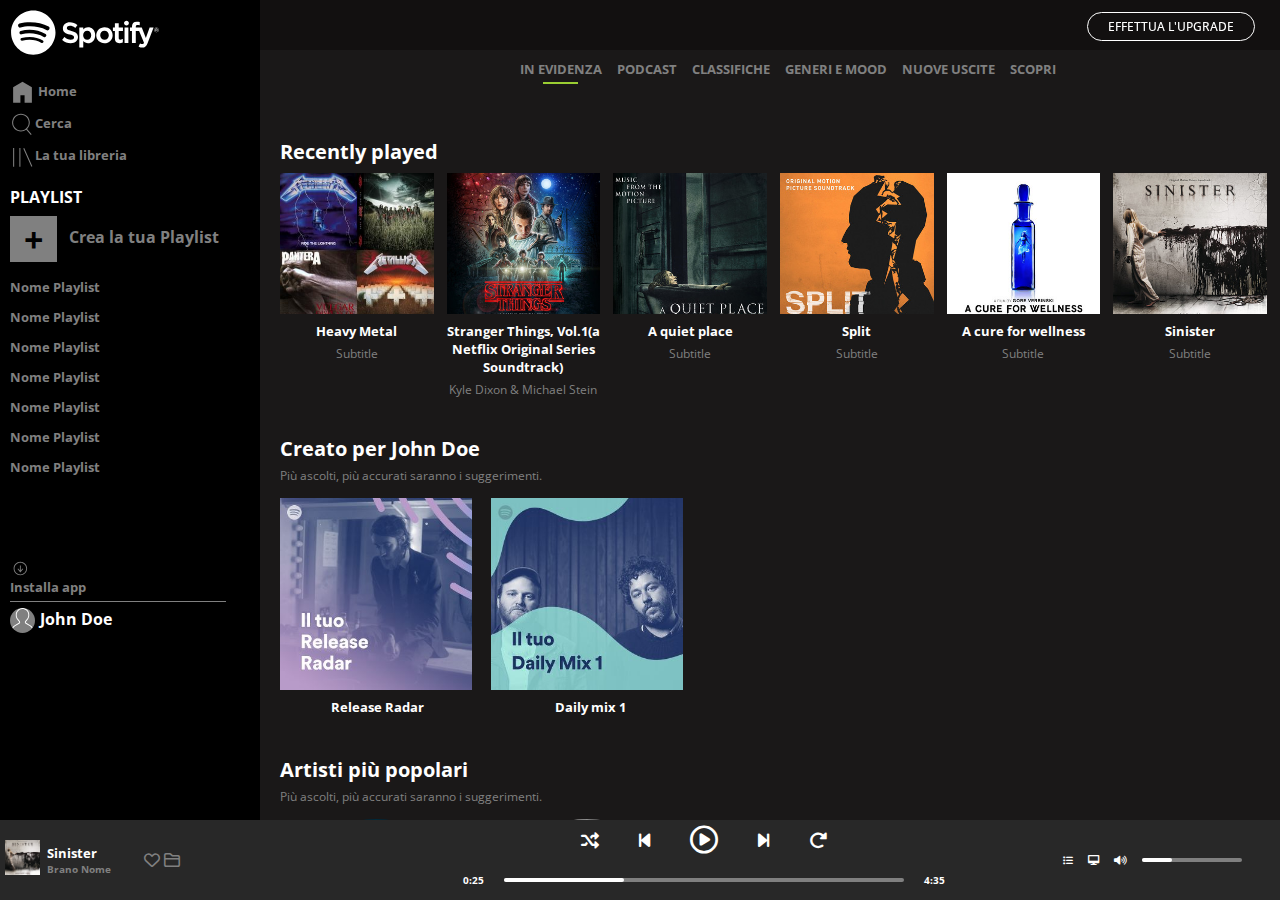
==== commit ab4cb18d: "fin" ====
--- a/index.html
+++ b/index.html
@@ -16,12 +16,15 @@
      <div class="wrapper-content">
        <aside>
           <svg class="logo" xmlns="http://www.w3.org/2000/svg" viewBox="0 0 1134 340" class="spotify-logo--text"><title>Spotify</title><path fill="#ffffff" d="M8 171c0 92 76 168 168 168s168-76 168-168S268 4 176 4 8 79 8 171zm230 78c-39-24-89-30-147-17-14 2-16-18-4-20 64-15 118-8 162 19 11 7 0 24-11 18zm17-45c-45-28-114-36-167-20-17 5-23-21-7-25 61-18 136-9 188 23 14 9 0 31-14 22zM80 133c-17 6-28-23-9-30 59-18 159-15 221 22 17 9 1 37-17 27-54-32-144-35-195-19zm379 91c-17 0-33-6-47-20-1 0-1 1-1 1l-16 19c-1 1-1 2 0 3 18 16 40 24 64 24 34 0 55-19 55-47 0-24-15-37-50-46-29-7-34-12-34-22s10-16 23-16 25 5 39 15c0 0 1 1 2 1s1-1 1-1l14-20c1-1 1-1 0-2-16-13-35-20-56-20-31 0-53 19-53 46 0 29 20 38 52 46 28 6 32 12 32 22 0 11-10 17-25 17zm95-77v-13c0-1-1-2-2-2h-26c-1 0-2 1-2 2v147c0 1 1 2 2 2h26c1 0 2-1 2-2v-46c10 11 21 16 36 16 27 0 54-21 54-61s-27-60-54-60c-15 0-26 5-36 17zm30 78c-18 0-31-15-31-35s13-34 31-34 30 14 30 34-12 35-30 35zm68-34c0 34 27 60 62 60s62-27 62-61-26-60-61-60-63 27-63 61zm30-1c0-20 13-34 32-34s33 15 33 35-13 34-32 34-33-15-33-35zm140-58v-29c0-1 0-2-1-2h-26c-1 0-2 1-2 2v29h-13c-1 0-2 1-2 2v22c0 1 1 2 2 2h13v58c0 23 11 35 34 35 9 0 18-2 25-6 1 0 1-1 1-2v-21c0-1 0-2-1-2h-2c-5 3-11 4-16 4-8 0-12-4-12-12v-54h30c1 0 2-1 2-2v-22c0-1-1-2-2-2h-30zm129-3c0-11 4-15 13-15 5 0 10 0 15 2h1s1-1 1-2V93c0-1 0-2-1-2-5-2-12-3-22-3-24 0-36 14-36 39v5h-13c-1 0-2 1-2 2v22c0 1 1 2 2 2h13v89c0 1 1 2 2 2h26c1 0 1-1 1-2v-89h25l37 89c-4 9-8 11-14 11-5 0-10-1-15-4h-1l-1 1-9 19c0 1 0 3 1 3 9 5 17 7 27 7 19 0 30-9 39-33l45-116v-2c0-1-1-1-2-1h-27c-1 0-1 1-1 2l-28 78-30-78c0-1-1-2-2-2h-44v-3zm-83 3c-1 0-2 1-2 2v113c0 1 1 2 2 2h26c1 0 1-1 1-2V134c0-1 0-2-1-2h-26zm-6-33c0 10 9 19 19 19s18-9 18-19-8-18-18-18-19 8-19 18zm245 69c10 0 19-8 19-18s-9-18-19-18-18 8-18 18 8 18 18 18zm0-34c9 0 17 7 17 16s-8 16-17 16-16-7-16-16 7-16 16-16zm4 18c3-1 5-3 5-6 0-4-4-6-8-6h-8v19h4v-6h4l4 6h5zm-3-9c2 0 4 1 4 3s-2 3-4 3h-4v-6h4z"/></svg>
+          <div class="spotify">
+            <img src="/img/favicon.ico" alt="">
+          </div>
           <div class="hls">
-          <span class="h-l-s" ><svg class="h-l-s-svg" viewBox="0 0 512 512" xmlns="http://www.w3.org/2000/svg"><path d="M448 463.746h-149.333v-149.333h-85.334v149.333h-149.333v-315.428l192-111.746 192 110.984v316.19z" fill="#ffffff"/></svg> Home</span>
-          <span class="h-l-s"><svg class="h-l-s-svg" viewBox="0 0 512 512" xmlns="http://www.w3.org/2000/svg"><path d="M349.714 347.937l93.714 109.969-16.254 13.969-93.969-109.969q-48.508 36.825-109.207 36.825-36.826 0-70.476-14.349t-57.905-38.603-38.603-57.905-14.349-70.476 14.349-70.476 38.603-57.905 57.905-38.603 70.476-14.349 70.476 14.349 57.905 38.603 38.603 57.905 14.349 70.476q0 37.841-14.73 71.619t-40.889 58.921zM224 377.397q43.428 0 80.254-21.461t58.286-58.286 21.461-80.254-21.461-80.254-58.286-58.285-80.254-21.46-80.254 21.46-58.285 58.285-21.46 80.254 21.46 80.254 58.285 58.286 80.254 21.461z" fill="#ffffff" fill-rule="evenodd"/></svg> Cerca
-          </span>
-          <span class="h-l-s"><svg class="h-l-s-svg" viewBox="0 0 512 512" xmlns="http://www.w3.org/2000/svg"><path d="M291.301 81.778l166.349 373.587-19.301 8.635-166.349-373.587zM64 463.746v-384h21.334v384h-21.334zM192 463.746v-384h21.334v384h-21.334z" fill="#ffffff"/></svg> La tua libreria
-          </span>
+            <span class="h-l-s"><svg class="h-l-s-svg" viewBox="0 0 512 512" xmlns="http://www.w3.org/2000/svg"><path d="M448 463.746h-149.333v-149.333h-85.334v149.333h-149.333v-315.428l192-111.746 192 110.984v316.19z" fill="#ffffff"/></svg> <p>Home</p></span>
+            <span class="h-l-s"><svg class="h-l-s-svg" viewBox="0 0 512 512" xmlns="http://www.w3.org/2000/svg"><path d="M349.714 347.937l93.714 109.969-16.254 13.969-93.969-109.969q-48.508 36.825-109.207 36.825-36.826 0-70.476-14.349t-57.905-38.603-38.603-57.905-14.349-70.476 14.349-70.476 38.603-57.905 57.905-38.603 70.476-14.349 70.476 14.349 57.905 38.603 38.603 57.905 14.349 70.476q0 37.841-14.73 71.619t-40.889 58.921zM224 377.397q43.428 0 80.254-21.461t58.286-58.286 21.461-80.254-21.461-80.254-58.286-58.285-80.254-21.46-80.254 21.46-58.285 58.285-21.46 80.254 21.46 80.254 58.285 58.286 80.254 21.461z" fill="#ffffff" fill-rule="evenodd"/></svg><p>Cerca</p>
+            </span>
+            <span class="h-l-s"><svg class="h-l-s-svg" viewBox="0 0 512 512" xmlns="http://www.w3.org/2000/svg"><path d="M291.301 81.778l166.349 373.587-19.301 8.635-166.349-373.587zM64 463.746v-384h21.334v384h-21.334zM192 463.746v-384h21.334v384h-21.334z" fill="#ffffff"/></svg><p>La tua libreria</p>
+            </span>
           </div>
           <div class="playlist">
             <h2>playlist</h2>
@@ -39,10 +42,10 @@
           </ul>
           <div class="flex">
            <div class="download">
-             <span class="down"><svg viewBox="0 0 20 20" xmlns="http://www.w3.org/2000/svg"><title>Download icon</title><path d="M12 11.657V6h-1v5.65L9.076 9.414l-.758.65 3.183 3.702 3.195-3.7-.758-.653L12 11.657zM11.5 2C7.358 2 4 5.358 4 9.5c0 4.142 3.358 7.5 7.5 7.5 4.142 0 7.5-3.358 7.5-7.5C19 5.358 15.642 2 11.5 2zm0 14C7.916 16 5 13.084 5 9.5S7.916 3 11.5 3 18 5.916 18 9.5 15.084 16 11.5 16z" fill="#ffffff" fill-rule="evenodd"/></svg> Installa app</span>
+             <span class="down"><svg viewBox="0 0 20 20" xmlns="http://www.w3.org/2000/svg"><title>Download icon</title><path d="M12 11.657V6h-1v5.65L9.076 9.414l-.758.65 3.183 3.702 3.195-3.7-.758-.653L12 11.657zM11.5 2C7.358 2 4 5.358 4 9.5c0 4.142 3.358 7.5 7.5 7.5 4.142 0 7.5-3.358 7.5-7.5C19 5.358 15.642 2 11.5 2zm0 14C7.916 16 5 13.084 5 9.5S7.916 3 11.5 3 18 5.916 18 9.5 15.084 16 11.5 16z" fill="#ffffff" fill-rule="evenodd"/></svg> <p> Installa app</p></span>
            </div>
           </div>
-          <span class="profile"><svg class="profile-svg" viewBox="0 0 80 90" xmlns="http://www.w3.org/2000/svg"><title>User Icon</title><path d="M67.74 61.78l-14.5-8.334c-.735-.422-1.24-1.145-1.385-1.98-.145-.835.088-1.685.638-2.33l5.912-6.93c3.747-4.378 5.81-9.967 5.81-15.737v-2.256c0-6.668-2.792-13.108-7.658-17.67C51.622 1.92 45.17-.386 38.392.054c-12.677.82-22.607 11.772-22.607 24.934v1.483c0 5.77 2.063 11.36 5.81 15.736l5.912 6.933c.55.644.783 1.493.638 2.33-.143.834-.648 1.556-1.383 1.98l-14.494 8.33C4.7 66.077 0 74.15 0 82.844v6.76h3.333v-6.76c0-7.5 4.055-14.46 10.59-18.174l14.5-8.334c1.597-.918 2.692-2.487 3.007-4.302.315-1.815-.19-3.66-1.387-5.06l-5.913-6.936c-3.23-3.775-5.01-8.594-5.01-13.57v-1.484c0-11.41 8.562-20.9 19.488-21.608 5.85-.377 11.415 1.61 15.67 5.598 4.26 3.992 6.605 9.404 6.605 15.24v2.254c0 4.976-1.778 9.796-5.01 13.57l-5.915 6.935c-1.195 1.4-1.7 3.246-1.386 5.06.313 1.816 1.41 3.385 3.008 4.303l14.507 8.338c6.525 3.71 10.58 10.67 10.58 18.17v6.76H80v-6.76c0-8.695-4.7-16.768-12.26-21.063z" fill="#ffffff" fill-rule="evenodd"/></svg> John Doe</span>
+          <span class="profile"><svg class="profile-svg" viewBox="0 0 80 90" xmlns="http://www.w3.org/2000/svg"><title>User Icon</title><path d="M67.74 61.78l-14.5-8.334c-.735-.422-1.24-1.145-1.385-1.98-.145-.835.088-1.685.638-2.33l5.912-6.93c3.747-4.378 5.81-9.967 5.81-15.737v-2.256c0-6.668-2.792-13.108-7.658-17.67C51.622 1.92 45.17-.386 38.392.054c-12.677.82-22.607 11.772-22.607 24.934v1.483c0 5.77 2.063 11.36 5.81 15.736l5.912 6.933c.55.644.783 1.493.638 2.33-.143.834-.648 1.556-1.383 1.98l-14.494 8.33C4.7 66.077 0 74.15 0 82.844v6.76h3.333v-6.76c0-7.5 4.055-14.46 10.59-18.174l14.5-8.334c1.597-.918 2.692-2.487 3.007-4.302.315-1.815-.19-3.66-1.387-5.06l-5.913-6.936c-3.23-3.775-5.01-8.594-5.01-13.57v-1.484c0-11.41 8.562-20.9 19.488-21.608 5.85-.377 11.415 1.61 15.67 5.598 4.26 3.992 6.605 9.404 6.605 15.24v2.254c0 4.976-1.778 9.796-5.01 13.57l-5.915 6.935c-1.195 1.4-1.7 3.246-1.386 5.06.313 1.816 1.41 3.385 3.008 4.303l14.507 8.338c6.525 3.71 10.58 10.67 10.58 18.17v6.76H80v-6.76c0-8.695-4.7-16.768-12.26-21.063z" fill="#ffffff" fill-rule="evenodd"/></svg><p> John Doe</p></span>
         </aside>
        <main>
            <nav class="top">
--- a/css/style.css
+++ b/css/style.css
@@ -23,6 +23,11 @@
 }
 .logo{
     width: 150px;
+}
+.spotify img{
+    width: 28px;
+    filter: invert(1);
+    display: none;
 }
 .hls{
     padding-top: 20px;
@@ -37,6 +42,9 @@
     margin-bottom: 7px;
     font-weight: bold;
 }
+.h-l-s p{
+    display: inline-block;
+}
 .h-l-s:hover{
     color: white;
     border-left: 2px solid yellowgreen;
@@ -117,6 +125,10 @@
    display: inline-block;
    margin-top: 6px;
 }
+.profile p{
+    display: inline-block;
+    padding-left: 5px;
+}
 .profile-svg{
     width: 25px;
     height: 25px;
@@ -202,11 +214,12 @@
     height: 18vw;
     display: flex;
     gap: 20px;
+    
 }
 .card{
     width: calc((100% / 6) - 20px);
     position: relative;
-    padding-right: 20px;
+    
 }
 .song-img1{
     background-image: url(/img/metal_lifting.jpg);
@@ -271,17 +284,19 @@
     font-size: 1vw;
     padding-top: 8px;
     text-align: center;
+    width: 12vw;
 }
 .song-name p{
     color: gray;
     font-size: 1vw;
     padding-top: 5px;
     text-align: center;
+    width: 12vw;
 }
 .main-content p{
     color: gray;
-    font-size: 12px;
-    padding-top: 8px;     
+    font-size: .9vw;
+    padding-top: 6px;     
 }
 .ramix{
    margin-top: 15px;
@@ -540,3 +555,500 @@
 .audio-bar-right .hrr .circle-right:hover{
    opacity: 1;
 }
+
+
+@media screen and (max-width:1200px){
+    .main-content .row{
+        padding-top: 8px;
+        width: 100%;
+        height: 39vw;
+        display: flex;
+        flex-wrap: wrap;
+        
+    }
+    .card{
+        width: calc((100% / 4) - 20px);
+        position: relative;
+        padding-right: 20px;
+    }
+    .song-img1{
+        background-image: url(/img/metal_lifting.jpg);
+        height: 15vw;
+        width: 15vw;
+        background-size: 100%;
+    }
+    .song-img2{
+        background-image: url(/img/stranger.jpeg);
+        height: 15vw;
+        width: 15vw;
+        background-size: 100%;
+    }
+    .song-img3{
+        background-image: url(/img/aquietplace.jpeg);
+        width: 15vw;
+        height: 15vw;
+        background-size: 100%;
+    }
+    .song-img4{
+        background-image: url(/img/split.jpeg);
+        height: 15vw;
+        width: 15vw;
+        background-size: 100%;
+    }
+    .song-img5{
+        background-image: url(/img/cure.jpeg);
+        height: 15vw;
+        width: 15vw;
+        background-size: 100%;
+    }
+    .song-img6{
+        background-image: url(/img/sinister.jpeg);
+        height: 15vw;
+        width: 15vw;
+        background-size: 100%;
+    }
+    .song-overlay{
+        width: 100%;
+        height: 15vw;
+        width: 15vw;
+        position: absolute;
+        top: 0;
+        left: 0;
+        background-color: rgb(0, 0, 0, 0.7);
+        display: flex;
+        align-items: center;
+        justify-content: center;
+        opacity: 0;
+        cursor: pointer;
+    }
+    .song-overlay:hover{
+        opacity: 1;
+    }
+    .song-overlay .fa-circle-play{
+        font-size: 50px;
+        color: white;
+    }
+    
+    .song-name h3{
+        color: white;
+        font-size: 1vw;
+        padding-top: 8px;
+        text-align: center;
+        width: 15vw;
+    }
+    .song-name p{
+        color: gray;
+        font-size: 1vw;
+        padding-top: 5px;
+        text-align: center;
+        width: 15vw;
+    }
+}
+
+@media screen and (max-width:1200px){
+    .main-content ul{
+        list-style: none;
+        padding: 10px;
+        display: flex;
+        flex-wrap: wrap;
+        justify-content: center;
+    }
+    .main-content .row{
+        padding-top: 8px;
+        width: 100%;
+        height: 39vw;
+        display: flex;
+        flex-wrap: wrap;
+        
+    }
+    .card{
+        width: calc((100% / 4) - 20px);
+        position: relative;
+        padding-right: 20px;
+    }
+    .song-img1{
+        background-image: url(/img/metal_lifting.jpg);
+        height: 15vw;
+        width: 15vw;
+        background-size: 100%;
+    }
+    .song-img2{
+        background-image: url(/img/stranger.jpeg);
+        height: 15vw;
+        width: 15vw;
+        background-size: 100%;
+    }
+    .song-img3{
+        background-image: url(/img/aquietplace.jpeg);
+        width: 15vw;
+        height: 15vw;
+        background-size: 100%;
+    }
+    .song-img4{
+        background-image: url(/img/split.jpeg);
+        height: 15vw;
+        width: 15vw;
+        background-size: 100%;
+    }
+    .song-img5{
+        background-image: url(/img/cure.jpeg);
+        height: 15vw;
+        width: 15vw;
+        background-size: 100%;
+    }
+    .song-img6{
+        background-image: url(/img/sinister.jpeg);
+        height: 15vw;
+        width: 15vw;
+        background-size: 100%;
+    }
+    .song-overlay{
+        width: 100%;
+        height: 15vw;
+        width: 15vw;
+        position: absolute;
+        top: 0;
+        left: 0;
+        background-color: rgb(0, 0, 0, 0.7);
+        display: flex;
+        align-items: center;
+        justify-content: center;
+        opacity: 0;
+        cursor: pointer;
+    }
+    .song-overlay:hover{
+        opacity: 1;
+    }
+    .song-overlay .fa-circle-play{
+        font-size: 50px;
+        color: white;
+    }
+    
+    .song-name h3{
+        color: white;
+        font-size: 1vw;
+        padding-top: 8px;
+        text-align: center;
+        width: 15vw;
+    }
+    .song-name p{
+        color: gray;
+        font-size: 1vw;
+        padding-top: 5px;
+        text-align: center;
+        width: 15vw;
+    }
+}
+
+@media screen and (max-width:780px){
+    
+    .main-content .row{
+        padding-top: 8px;
+        width: 100%;
+        height: 93vw;
+        display: flex;
+        flex-wrap: wrap;
+    }
+    .card{
+        width: calc((100% / 2) - 20px);
+        position: relative;
+    }
+    .song-img1{
+        background-image: url(/img/metal_lifting.jpg);
+        height: 23vw;
+        width: 23vw;
+        background-size: 100%;
+    }
+    .song-img2{
+        background-image: url(/img/stranger.jpeg);
+        height: 23vw;
+        width: 23vw;
+        background-size: 100%;
+    }
+    .song-img3{
+        background-image: url(/img/aquietplace.jpeg);
+        width: 23vw;
+        height: 23vw;
+        background-size: 100%;
+    }
+    .song-img4{
+        background-image: url(/img/split.jpeg);
+        height: 23vw;
+        width: 23vw;
+        background-size: 100%;
+    }
+    .song-img5{
+        background-image: url(/img/cure.jpeg);
+        height: 23vw;
+        width: 23vw;
+        background-size: 100%;
+    }
+    .song-img6{
+        background-image: url(/img/sinister.jpeg);
+        height: 23vw;
+        width: 23vw;
+        background-size: 100%;
+    }
+    .song-overlay{
+        width: 100%;
+        height: 23vw;
+        width: 23vw;
+        position: absolute;
+        top: 0;
+        left: 0;
+        background-color: rgb(0, 0, 0, 0.7);
+        display: flex;
+        align-items: center;
+        justify-content: center;
+        opacity: 0;
+        cursor: pointer;
+    }
+    .song-overlay:hover{
+        opacity: 1;
+    }
+    .song-overlay .fa-circle-play{
+        font-size: 50px;
+        color: white;
+    }
+    
+    .song-name h3{
+        color: white;
+        font-size: 1vw;
+        padding-top: 8px;
+        text-align: center;
+        width: 23vw;
+    }
+    .song-name p{
+        color: gray;
+        font-size: 1vw;
+        padding-top: 5px;
+        text-align: center;
+        width: 23vw;
+    }
+}
+
+@media screen and (max-width:600px){
+    
+    .main-content .row{
+        padding-top: 8px;
+        width: 100%;
+        height: 130vw;
+        display: flex;
+        flex-wrap: wrap;
+    }
+    .card{
+        width: calc((100% / 2) - 20px);
+        position: relative;
+    }
+    .song-img1{
+        background-image: url(/img/metal_lifting.jpg);
+        height: 35vw;
+        width: 35vw;
+        background-size: 100%;
+    }
+    .song-img2{
+        background-image: url(/img/stranger.jpeg);
+        height: 35vw;
+        width: 35vw;
+        background-size: 100%;
+    }
+    .song-img3{
+        background-image: url(/img/aquietplace.jpeg);
+        width: 35vw;
+        height: 35vw;
+        background-size: 100%;
+    }
+    .song-img4{
+        background-image: url(/img/split.jpeg);
+        height: 35vw;
+        width: 35vw;
+        background-size: 100%;
+    }
+    .song-img5{
+        background-image: url(/img/cure.jpeg);
+        height: 35vw;
+        width: 35vw;
+        background-size: 100%;
+    }
+    .song-img6{
+        background-image: url(/img/sinister.jpeg);
+        height: 35vw;
+        width: 35vw;
+        background-size: 100%;
+    }
+    .song-overlay{
+        width: 100%;
+        height: 35vw;
+        width: 35vw;
+        position: absolute;
+        top: 0;
+        left: 0;
+        background-color: rgb(0, 0, 0, 0.7);
+        display: flex;
+        align-items: center;
+        justify-content: center;
+        opacity: 0;
+        cursor: pointer;
+    }
+    .song-overlay:hover{
+        opacity: 1;
+    }
+    .song-overlay .fa-circle-play{
+        font-size: 50px;
+        color: white;
+    }
+    
+    .song-name h3{
+        color: white;
+        font-size: 1vw;
+        padding-top: 8px;
+        text-align: center;
+        width: 35vw;
+    }
+    .song-name p{
+        color: gray;
+        font-size: 1vw;
+        padding-top: 5px;
+        text-align: center;
+        width: 35vw;
+    }
+    aside{
+        width: 50px;
+        background-color: black;
+        padding: 10px;
+        height: 100%;
+        
+    }
+    .logo{
+        width: 150px;
+        display: none;
+    }
+    .spotify img{
+        width: 28px;
+        filter: invert(1);
+        display: block;
+    }
+    .hls{
+        padding-top: 10px;
+    }
+    .h-l-s p{
+        display: none;
+    }
+    .h-l-s-svg:hover{
+        opacity: 0.5;
+    }  
+    .h-l-s-svg{
+        display: block;
+        width: 25px;
+        vertical-align: middle;
+        opacity: 1;
+    }
+    
+    aside h2{
+        font-size: 16px;
+        color: white;
+        text-transform: uppercase;
+        padding-top: 10px;
+        padding-bottom: 8px;
+        display: none;
+    }
+    .add-playlist{
+        padding: 0px 14px;
+        font-size: 34px;
+        background-color: gray;
+        font-weight: bold;
+        vertical-align: middle;
+        display: none;
+    }
+    .add-playlist-text{
+        padding-left: 8px;
+        color: gray;
+        font-weight: bold;
+        display: none;
+    }
+    .playlist span:hover{
+        color: white;
+        display: none;
+    }
+    aside ul{
+        padding-top: 10px;
+        color: gray;
+        line-height: 30px;
+        font-size: 13px;
+        font-weight: bold;
+        list-style-type: none;
+        display: none;
+    }
+    aside ul li:hover{
+        color: white;
+    
+    }
+    .flex{
+        display: flex;
+        height: calc(100vh - 260px)
+        
+    }
+    .download{
+        width: 90%;
+        padding-bottom: 5px;
+        display: flex;
+        align-items: flex-end;
+        border-bottom: 0px;
+    }
+    .down{
+        font-size: 13px;
+        font-weight: bold;
+        color: gray;    
+    }
+    .down p{
+        display: none;
+    }
+    .down svg{
+        width: 18px;
+        vertical-align: middle;
+        opacity: 0.5;
+    }
+    .down:hover{
+        color: white;
+    }
+    .down, svg:hover{
+        opacity: 2.5;
+    }
+    .profile{
+       color: rgb(255, 255, 255);
+       font-weight: bold;
+       display: inline-block;
+       margin-top: 6px;
+    }
+    .profile p{
+        display: none;
+    }
+    .profile-svg{
+        width: 25px;
+        height: 25px;
+        background-color: gray;
+        border-radius: 50%;
+        vertical-align: middle;
+    }
+    
+    main{
+        width: calc(100% - 50px);
+        height: 100%;
+       
+    }
+    nav.top{
+        position: fixed;
+        top: 0;
+        left: 50px;
+        z-index: 1000;
+        background-color: rgb(0, 0, 0, 0.3);
+        display: flex;
+        height: 50px;
+        align-items: center;
+        right: 0;
+        justify-content: flex-end;
+        padding-right: 25px;
+    }
+}
+
+
